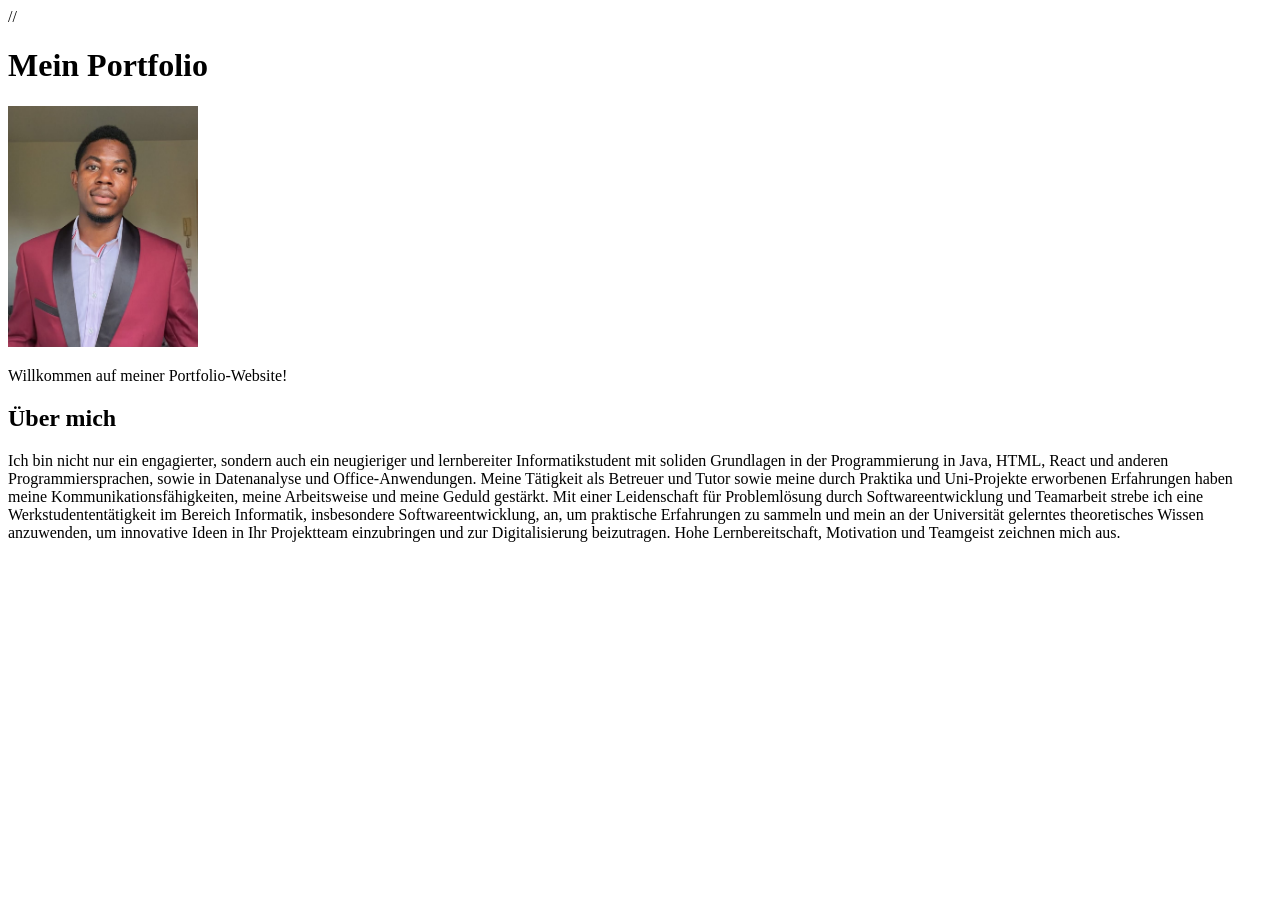
==== index.html @ 2948f1de "commit html" ====
<!DOCTYPE html>
<html lang="en">
<head>
    <meta charset="UTF-8">
    <meta name="viewport" content="width=device-width, initial-scale=1.0"> // 
    <title>Meine Portfolio</title>
</head>
<body>
    <header> 
        <h1>Mein Portfolio</h1>
        <img src="img/mein_portofolio_bild.jpg" alt="Profilbild" width="15%" height="15%">
        <p>Willkommen auf meiner Portfolio-Website!</p>
    </header>  

    <article>
    <h2>Über mich</h2>

    <p>
        Ich bin nicht nur ein engagierter, sondern auch ein neugieriger und
        lernbereiter Informatikstudent mit soliden Grundlagen in der
        Programmierung in Java, HTML, React und anderen Programmiersprachen,
        sowie in Datenanalyse und Office-Anwendungen.

        Meine Tätigkeit als Betreuer und Tutor sowie meine durch Praktika und
        Uni-Projekte erworbenen Erfahrungen haben meine Kommunikationsfähigkeiten,
        meine Arbeitsweise und meine Geduld gestärkt. Mit einer Leidenschaft für
        Problemlösung durch Softwareentwicklung und Teamarbeit strebe ich eine
        Werkstudententätigkeit im Bereich Informatik, insbesondere Softwareentwicklung,
        an, um praktische Erfahrungen zu sammeln und mein an der Universität
        gelerntes theoretisches Wissen anzuwenden, um innovative Ideen in Ihr
        Projektteam einzubringen und zur Digitalisierung beizutragen. Hohe
        Lernbereitschaft, Motivation und Teamgeist zeichnen mich aus.
    </p>
    </article>
    
</body>
</html>
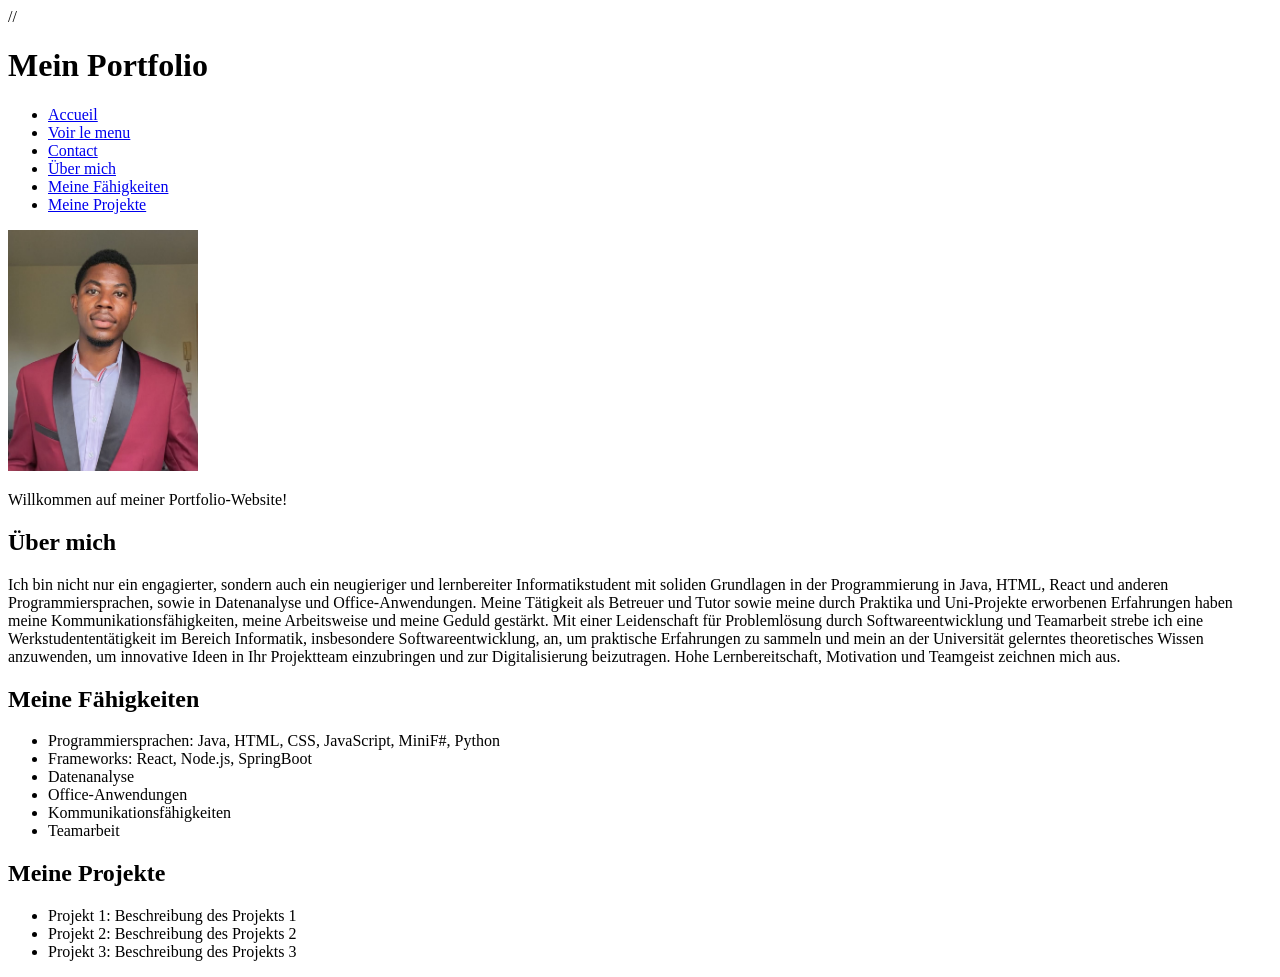
==== commit afede3c2: "commit 2 html" ====
--- a/index.html
+++ b/index.html
@@ -8,6 +8,16 @@
 <body>
     <header> 
         <h1>Mein Portfolio</h1>
+        <nav>
+            <ul>
+                <li><a href="index.html" title="Accueil">Accueil</a></li>
+                <li><a href="menu.html" title="Voir le menu">Voir le menu</a></li>
+                <li><a href="contact.html" title="Nous contacter">Contact</a></li>
+                <li><a href="#ueber-mich">Über mich</a></li>
+                <li><a href="#meine-faehigkeiten">Meine Fähigkeiten</a></li>
+                <li><a href="#meine-projekte">Meine Projekte</a></li>
+            </ul>
+        </nav>
         <img src="img/mein_portofolio_bild.jpg" alt="Profilbild" width="15%" height="15%">
         <p>Willkommen auf meiner Portfolio-Website!</p>
     </header>  
@@ -30,7 +40,23 @@
         gelerntes theoretisches Wissen anzuwenden, um innovative Ideen in Ihr
         Projektteam einzubringen und zur Digitalisierung beizutragen. Hohe
         Lernbereitschaft, Motivation und Teamgeist zeichnen mich aus.
-    </p>
+    </p>  
+
+    <h2>Meine Fähigkeiten</h2>
+    <ul>
+        <li>Programmiersprachen: Java, HTML, CSS, JavaScript, MiniF#, Python</li>
+        <li>Frameworks: React, Node.js, SpringBoot</li>
+        <li>Datenanalyse</li>
+        <li>Office-Anwendungen</li>
+        <li>Kommunikationsfähigkeiten</li>
+        <li>Teamarbeit</li>
+    </ul>
+
+    <h2>Meine Projekte</h2>
+    <ul>
+        <li>Projekt 1: Beschreibung des Projekts 1</li>
+        <li>Projekt 2: Beschreibung des Projekts 2</li>
+        <li>Projekt 3: Beschreibung des Projekts 3</li>
     </article>
     
 </body>
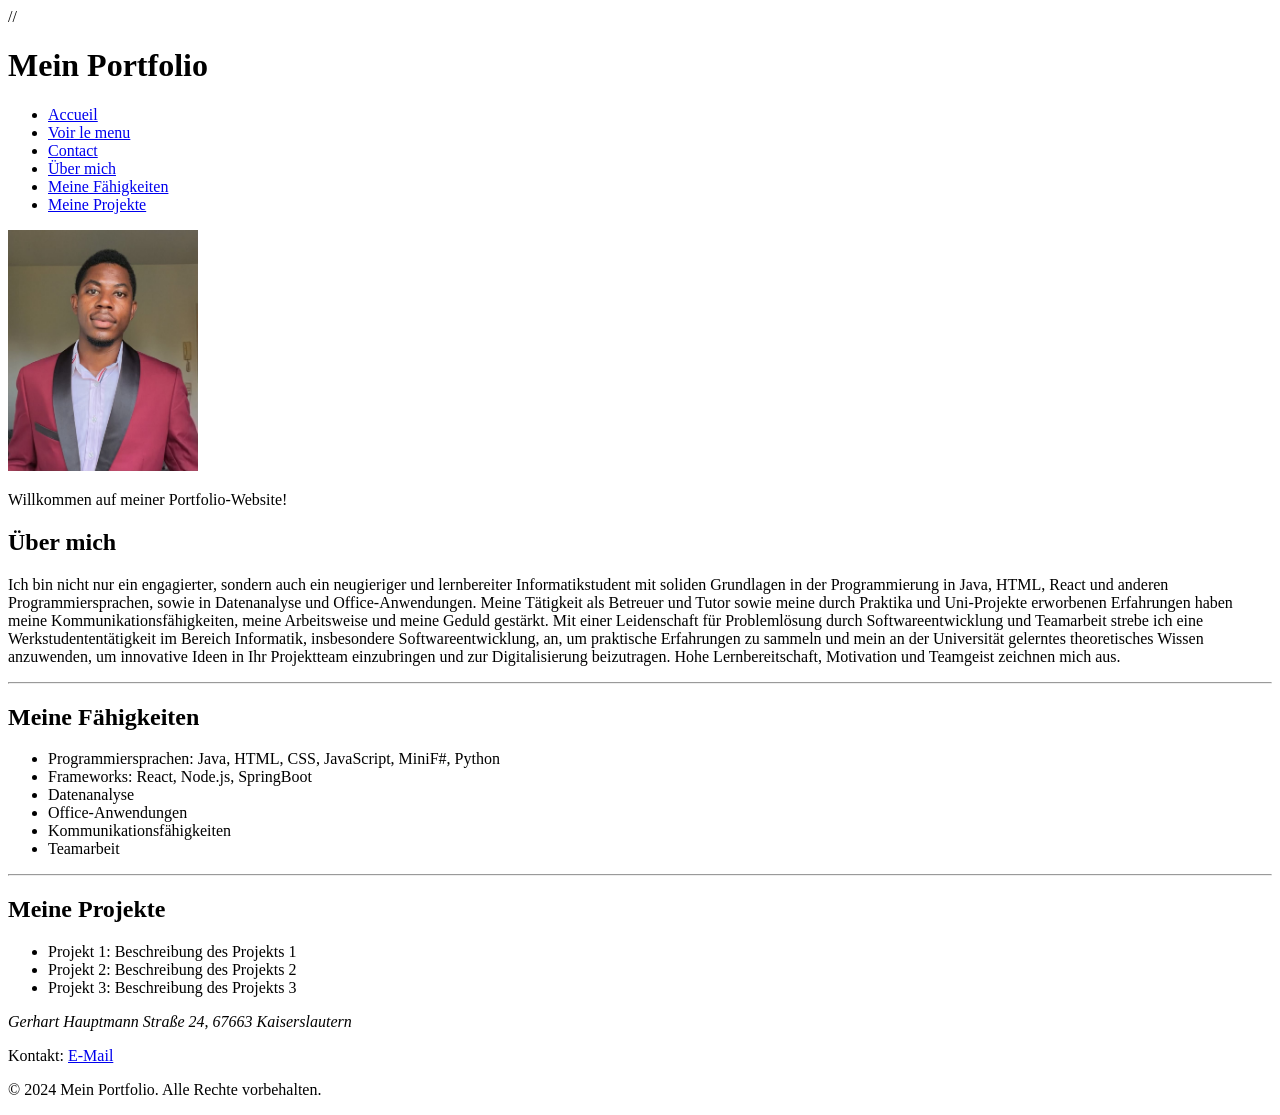
==== commit 6de6126e: "commit 2 html" ====
--- a/index.html
+++ b/index.html
@@ -9,6 +9,7 @@
     <header> 
         <h1>Mein Portfolio</h1>
         <nav>
+
             <ul>
                 <li><a href="index.html" title="Accueil">Accueil</a></li>
                 <li><a href="menu.html" title="Voir le menu">Voir le menu</a></li>
@@ -17,47 +18,64 @@
                 <li><a href="#meine-faehigkeiten">Meine Fähigkeiten</a></li>
                 <li><a href="#meine-projekte">Meine Projekte</a></li>
             </ul>
+
         </nav>
+
         <img src="img/mein_portofolio_bild.jpg" alt="Profilbild" width="15%" height="15%">
         <p>Willkommen auf meiner Portfolio-Website!</p>
     </header>  
 
     <article>
-    <h2>Über mich</h2>
+        <h2>Über mich</h2>
 
-    <p>
-        Ich bin nicht nur ein engagierter, sondern auch ein neugieriger und
-        lernbereiter Informatikstudent mit soliden Grundlagen in der
-        Programmierung in Java, HTML, React und anderen Programmiersprachen,
-        sowie in Datenanalyse und Office-Anwendungen.
+        <p>
+            Ich bin nicht nur ein engagierter, sondern auch ein neugieriger und
+            lernbereiter Informatikstudent mit soliden Grundlagen in der
+            Programmierung in Java, HTML, React und anderen Programmiersprachen,
+            sowie in Datenanalyse und Office-Anwendungen.
 
-        Meine Tätigkeit als Betreuer und Tutor sowie meine durch Praktika und
-        Uni-Projekte erworbenen Erfahrungen haben meine Kommunikationsfähigkeiten,
-        meine Arbeitsweise und meine Geduld gestärkt. Mit einer Leidenschaft für
-        Problemlösung durch Softwareentwicklung und Teamarbeit strebe ich eine
-        Werkstudententätigkeit im Bereich Informatik, insbesondere Softwareentwicklung,
-        an, um praktische Erfahrungen zu sammeln und mein an der Universität
-        gelerntes theoretisches Wissen anzuwenden, um innovative Ideen in Ihr
-        Projektteam einzubringen und zur Digitalisierung beizutragen. Hohe
-        Lernbereitschaft, Motivation und Teamgeist zeichnen mich aus.
-    </p>  
+            Meine Tätigkeit als Betreuer und Tutor sowie meine durch Praktika und
+            Uni-Projekte erworbenen Erfahrungen haben meine Kommunikationsfähigkeiten,
+            meine Arbeitsweise und meine Geduld gestärkt. Mit einer Leidenschaft für
+            Problemlösung durch Softwareentwicklung und Teamarbeit strebe ich eine
+            Werkstudententätigkeit im Bereich Informatik, insbesondere Softwareentwicklung,
+            an, um praktische Erfahrungen zu sammeln und mein an der Universität
+            gelerntes theoretisches Wissen anzuwenden, um innovative Ideen in Ihr
+            Projektteam einzubringen und zur Digitalisierung beizutragen. Hohe
+            Lernbereitschaft, Motivation und Teamgeist zeichnen mich aus.
+        </p>  
 
-    <h2>Meine Fähigkeiten</h2>
-    <ul>
-        <li>Programmiersprachen: Java, HTML, CSS, JavaScript, MiniF#, Python</li>
-        <li>Frameworks: React, Node.js, SpringBoot</li>
-        <li>Datenanalyse</li>
-        <li>Office-Anwendungen</li>
-        <li>Kommunikationsfähigkeiten</li>
-        <li>Teamarbeit</li>
-    </ul>
+        <hr>
 
-    <h2>Meine Projekte</h2>
-    <ul>
-        <li>Projekt 1: Beschreibung des Projekts 1</li>
-        <li>Projekt 2: Beschreibung des Projekts 2</li>
-        <li>Projekt 3: Beschreibung des Projekts 3</li>
+        <h2>Meine Fähigkeiten</h2>
+        <ul>
+            <li>Programmiersprachen: Java, HTML, CSS, JavaScript, MiniF#, Python</li>
+            <li>Frameworks: React, Node.js, SpringBoot</li>
+            <li>Datenanalyse</li>
+            <li>Office-Anwendungen</li>
+            <li>Kommunikationsfähigkeiten</li>
+            <li>Teamarbeit</li>
+        </ul>
+
+        <hr>
+
+        <h2>Meine Projekte</h2>
+            <ul>
+                <li>Projekt 1: Beschreibung des Projekts 1</li>
+                <li>Projekt 2: Beschreibung des Projekts 2</li>
+                <li>Projekt 3: Beschreibung des Projekts 3</li>
+            </ul>
+
     </article>
+
+    <footer>
+        <address>Gerhart Hauptmann Straße 24, 67663 Kaiserslautern </address> 
+        <p>Kontakt: <a href="mailto:sidinestino@gmail.com">E-Mail</a></p>
+        <p>&copy; 2024 Mein Portfolio. Alle Rechte vorbehalten.</p>
+        
+    </footer>
+
+
     
 </body>
 </html>
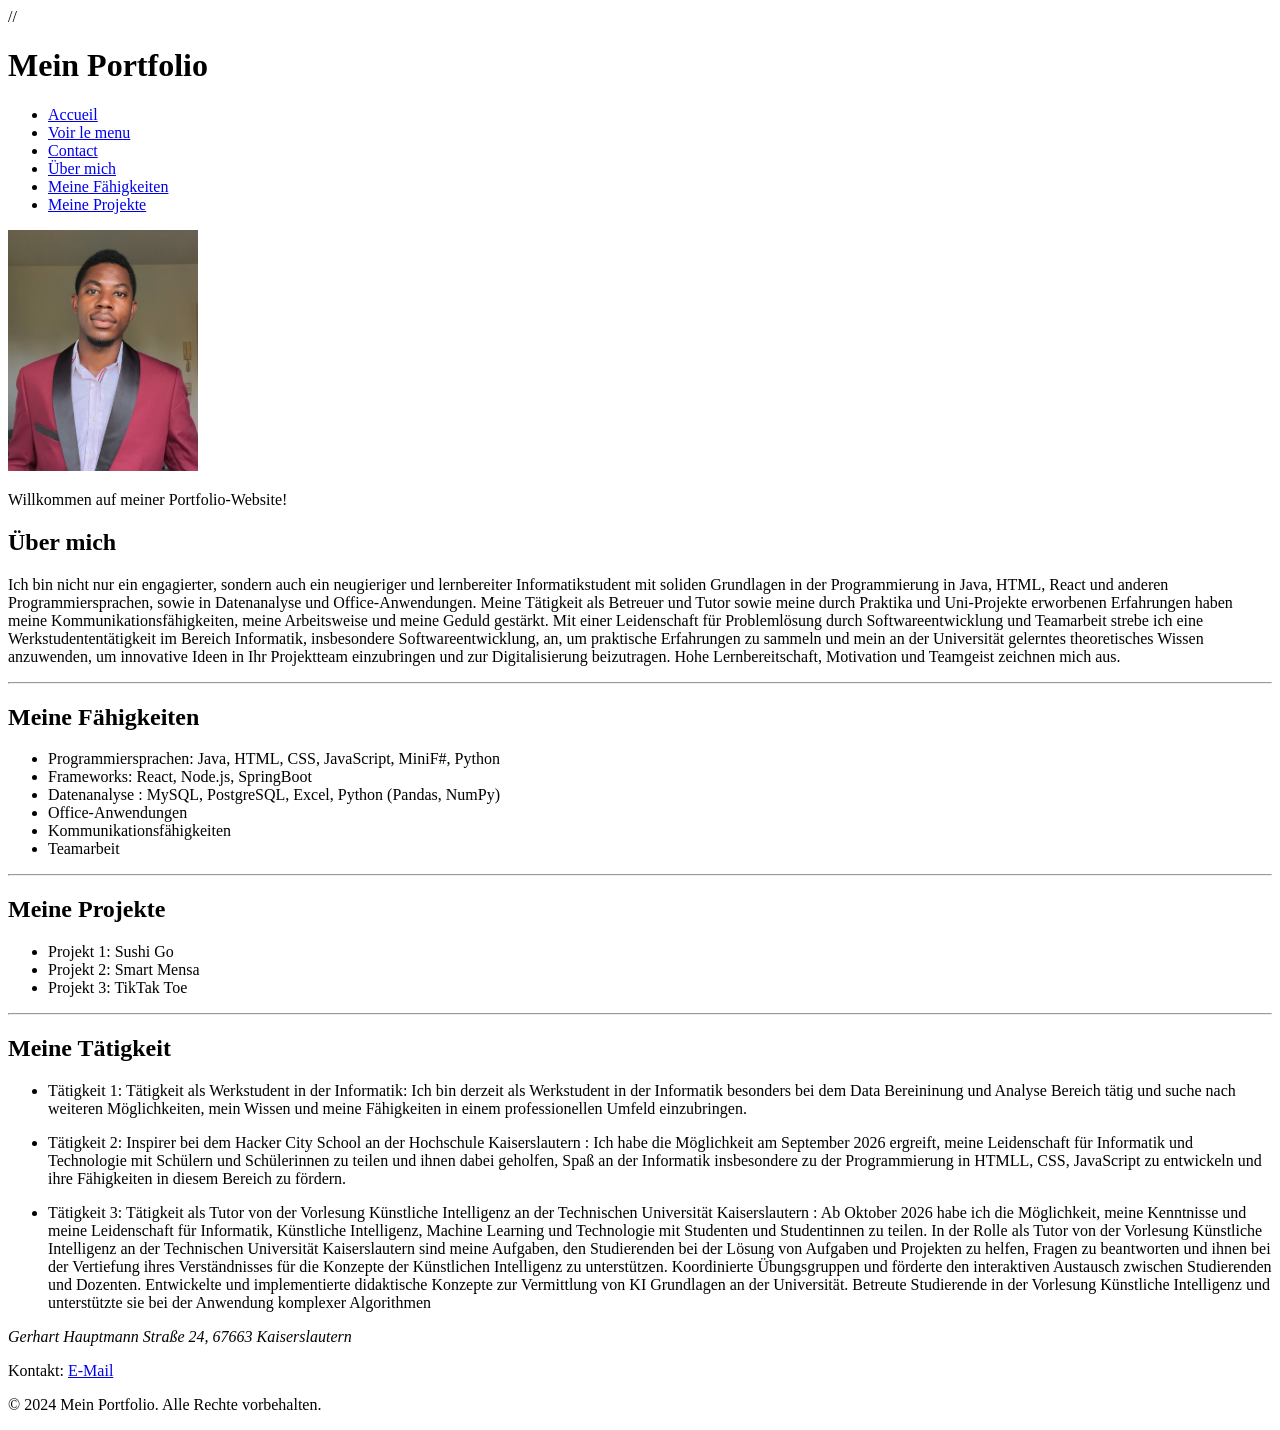
==== commit f819d217: "commit html" ====
--- a/index.html
+++ b/index.html
@@ -51,7 +51,7 @@
         <ul>
             <li>Programmiersprachen: Java, HTML, CSS, JavaScript, MiniF#, Python</li>
             <li>Frameworks: React, Node.js, SpringBoot</li>
-            <li>Datenanalyse</li>
+            <li>Datenanalyse : MySQL, PostgreSQL, Excel, Python (Pandas, NumPy)</li>
             <li>Office-Anwendungen</li>
             <li>Kommunikationsfähigkeiten</li>
             <li>Teamarbeit</li>
@@ -61,10 +61,35 @@
 
         <h2>Meine Projekte</h2>
             <ul>
-                <li>Projekt 1: Beschreibung des Projekts 1</li>
-                <li>Projekt 2: Beschreibung des Projekts 2</li>
-                <li>Projekt 3: Beschreibung des Projekts 3</li>
+                <li>Projekt 1: Sushi Go</li>
+                <li>Projekt 2: Smart Mensa</li>
+                <li>Projekt 3: TikTak Toe</li>
             </ul>
+        
+        <hr>
+
+        <h2>Meine Tätigkeit</h2>
+        <ul>
+            <li><p> Tätigkeit 1: Tätigkeit als Werkstudent in der Informatik: 
+            Ich bin derzeit als Werkstudent in der Informatik besonders bei dem Data Bereininung und Analyse Bereich tätig 
+            und suche nach weiteren Möglichkeiten, mein Wissen und meine Fähigkeiten in einem professionellen Umfeld einzubringen.
+            </p></li>
+            <li><p> Tätigkeit 2: Inspirer bei dem Hacker City School an der Hochschule Kaiserslautern : 
+            Ich habe die Möglichkeit am September 2026 ergreift, meine Leidenschaft für Informatik und Technologie mit Schülern und Schülerinnen zu teilen 
+            und ihnen dabei geholfen, Spaß an der Informatik insbesondere zu der Programmierung in HTMLL, CSS, JavaScript zu entwickeln und 
+            ihre Fähigkeiten in diesem Bereich zu fördern.
+            </p></li>
+            <li><p> Tätigkeit 3: Tätigkeit als Tutor von der Vorlesung Künstliche Intelligenz an der Technischen Universität Kaiserslautern : 
+            Ab Oktober 2026 habe ich die Möglichkeit, meine Kenntnisse und meine Leidenschaft für Informatik, Künstliche Intelligenz, Machine Learning und Technologie mit Studenten 
+            und Studentinnen zu teilen.  In der Rolle als Tutor von der Vorlesung Künstliche Intelligenz an der Technischen Universität Kaiserslautern sind meine Aufgaben, 
+            den Studierenden bei der Lösung von Aufgaben und Projekten zu helfen, Fragen zu beantworten und ihnen bei der Vertiefung ihres Verständnisses 
+            für die Konzepte der Künstlichen Intelligenz zu unterstützen. Koordinierte Übungsgruppen und förderte den interaktiven Austausch zwischen Studierenden und Dozenten.    
+            Entwickelte und implementierte didaktische Konzepte zur Vermittlung von KI Grundlagen an der Universität. Betreute Studierende in der Vorlesung Künstliche Intelligenz und unterstützte
+            sie bei der Anwendung komplexer Algorithmen
+            </p></li>
+            
+        
+        </ul>
 
     </article>
 
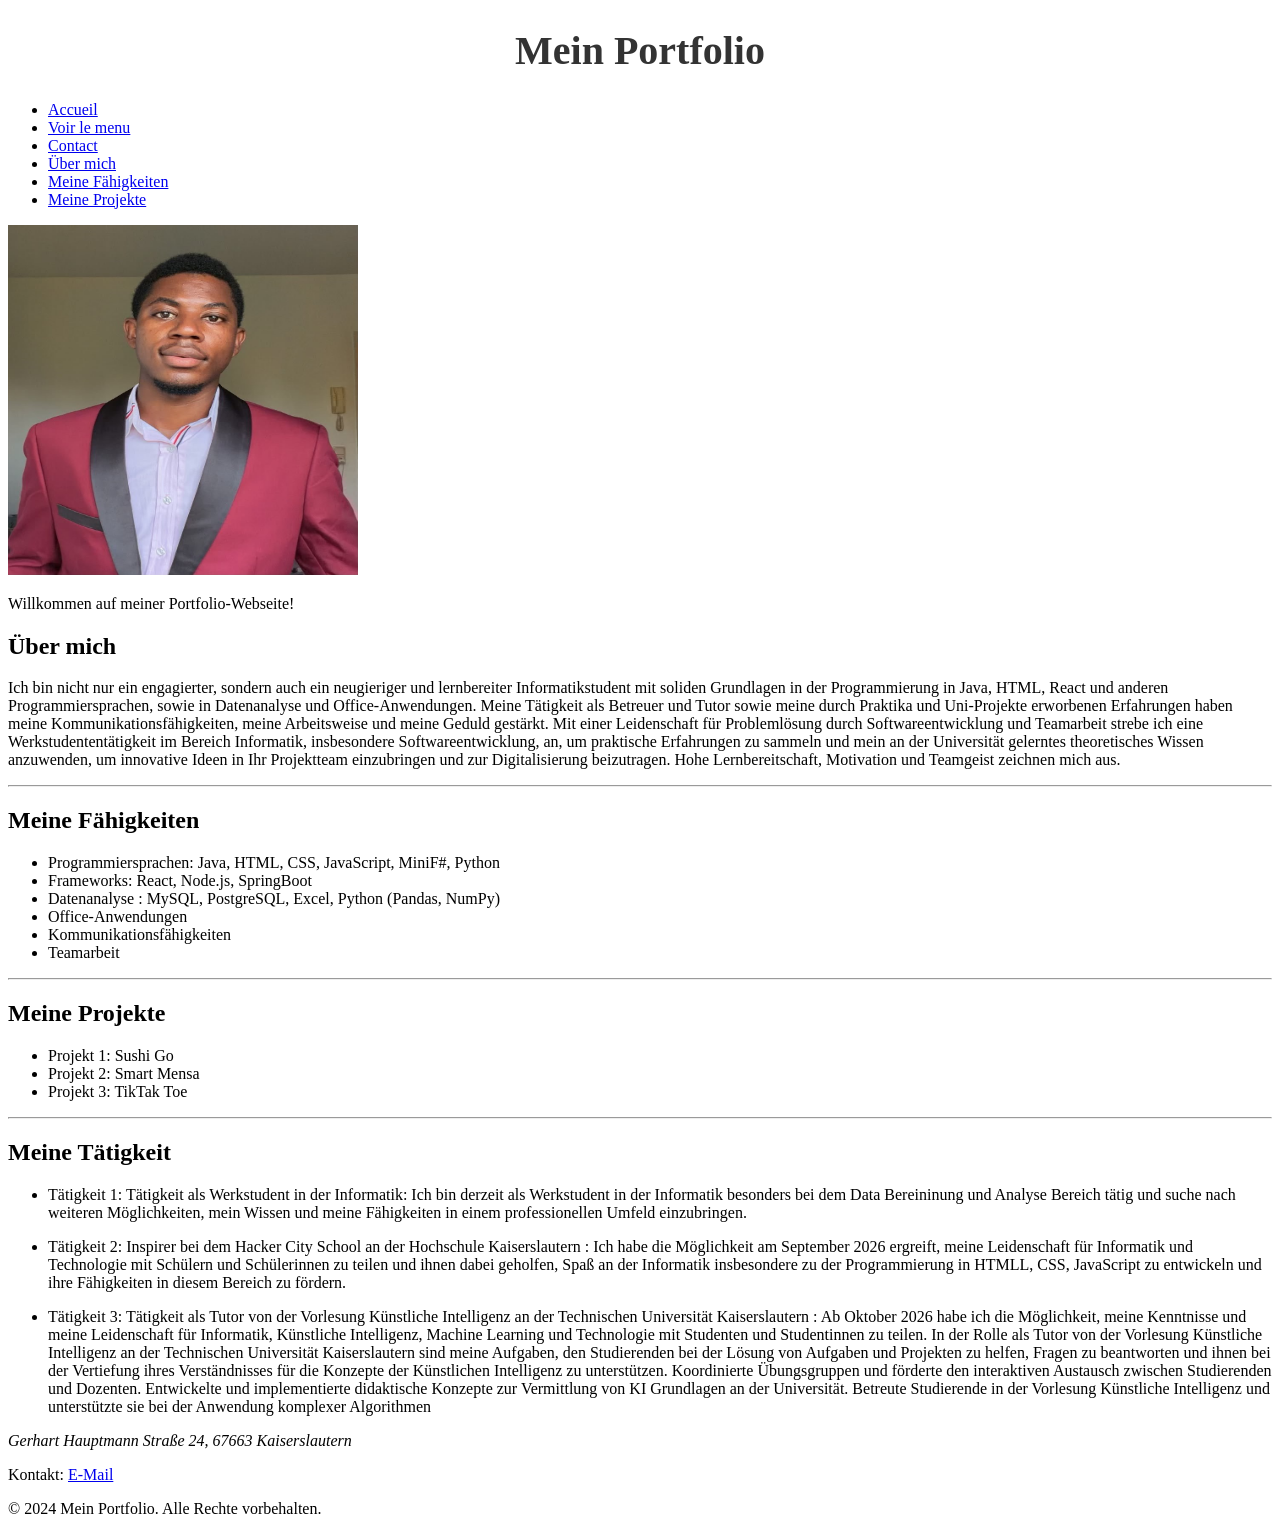
==== commit 5c2cded9: "first commit css" ====
--- a/index.html
+++ b/index.html
@@ -2,8 +2,9 @@
 <html lang="en">
 <head>
     <meta charset="UTF-8">
-    <meta name="viewport" content="width=device-width, initial-scale=1.0"> // 
+    <meta name="viewport" content="width=device-width, initial-scale=1.0"> 
     <title>Meine Portfolio</title>
+    <link rel="stylesheet" href="style.css">
 </head>
 <body>
     <header> 
@@ -21,8 +22,8 @@
 
         </nav>
 
-        <img src="img/mein_portofolio_bild.jpg" alt="Profilbild" width="15%" height="15%">
-        <p>Willkommen auf meiner Portfolio-Website!</p>
+        <img src="img/mein_portofolio_bild.jpg" alt="Profilbild" width="350" height="350">
+        <p>Willkommen auf meiner Portfolio-Webseite!</p>
     </header>  
 
     <article>
--- a/style.css
+++ b/style.css
@@ -0,0 +1,5 @@
+h1 {
+    color: #333;
+    font-size: 2.5em;
+    text-align: center;
+}
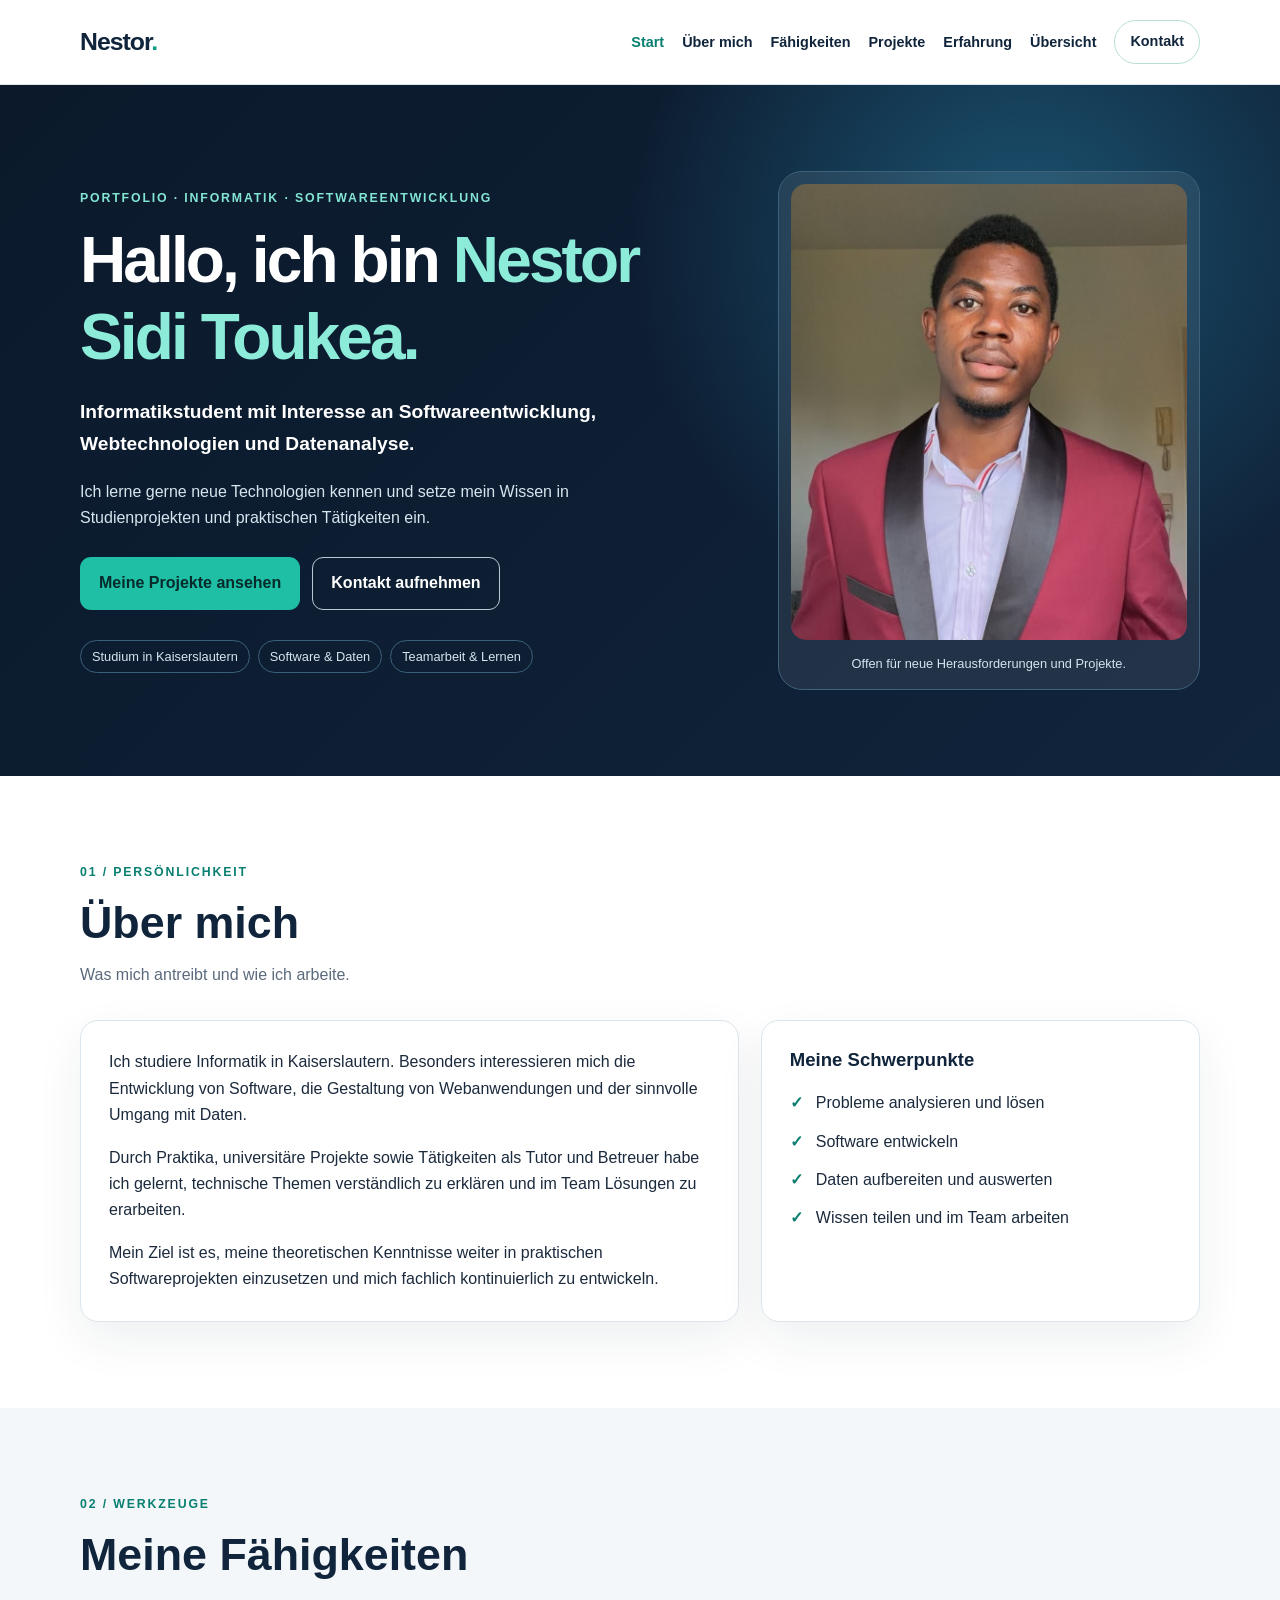
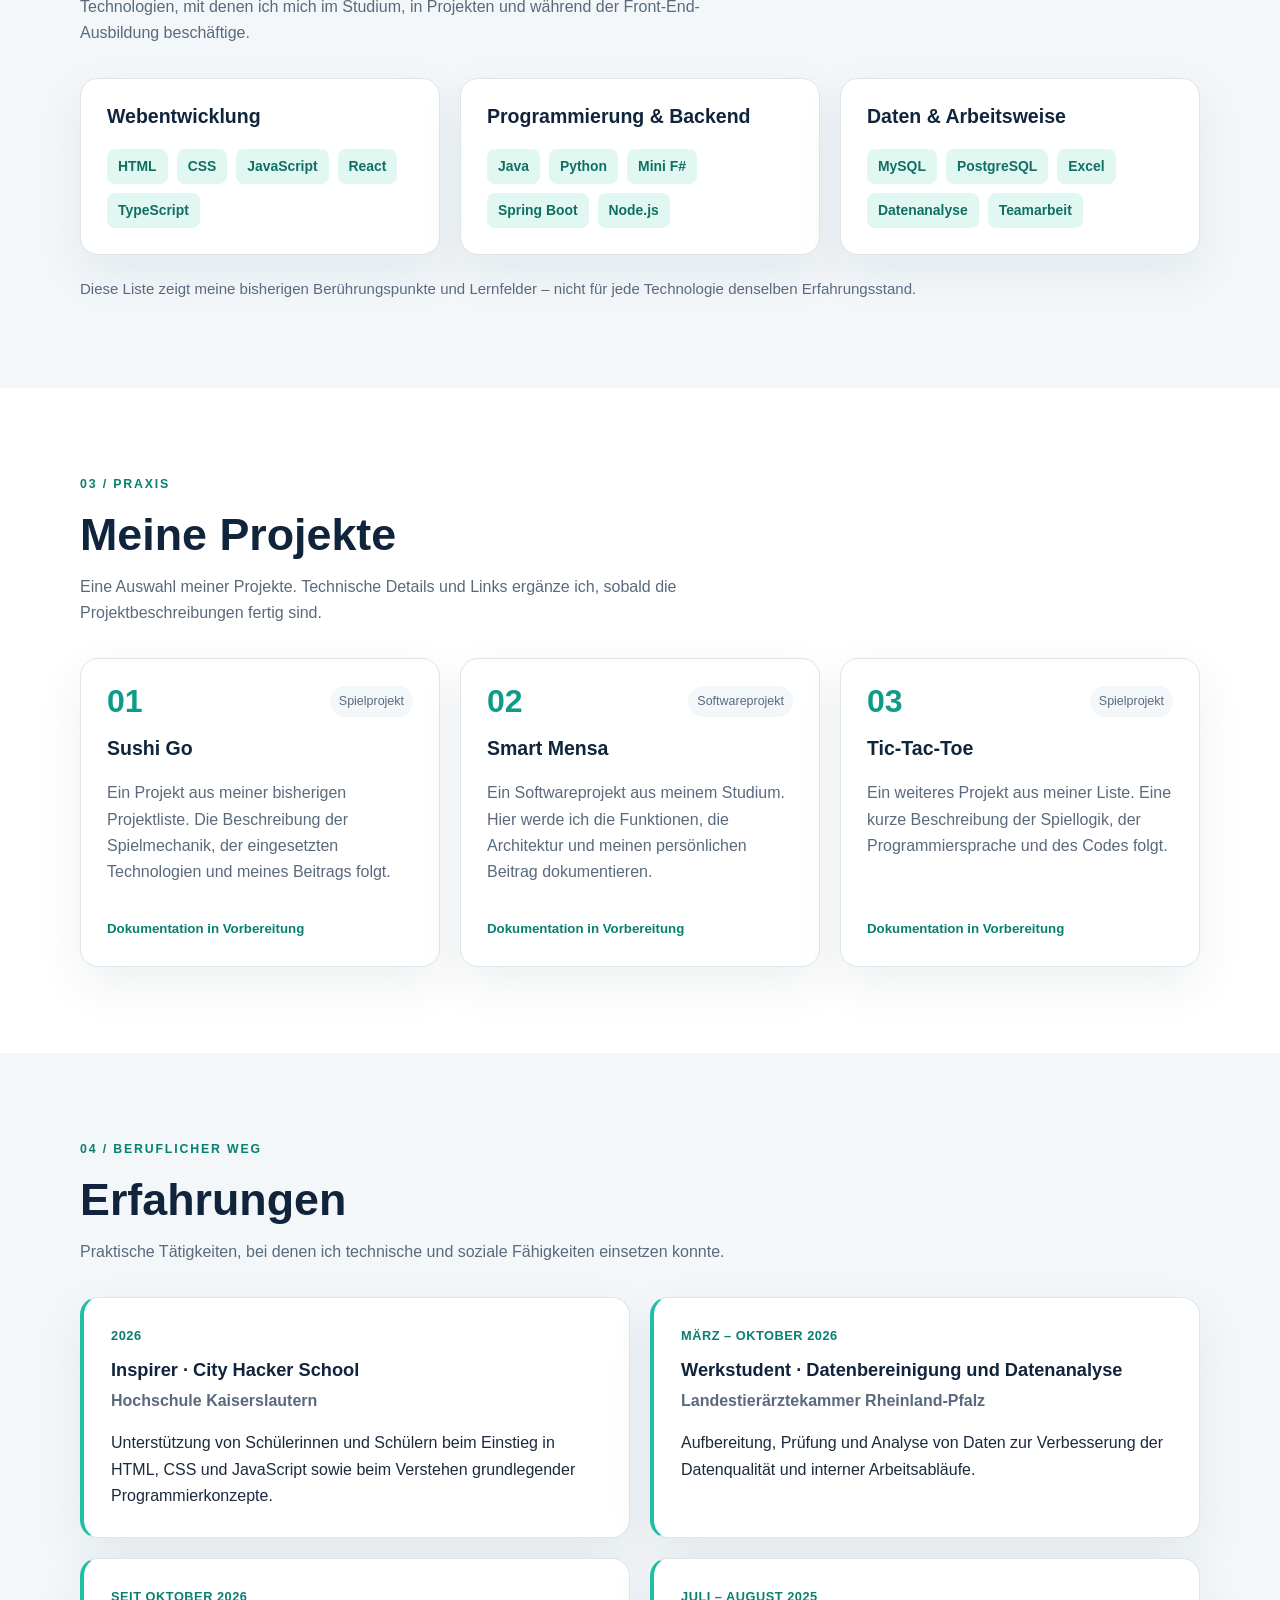
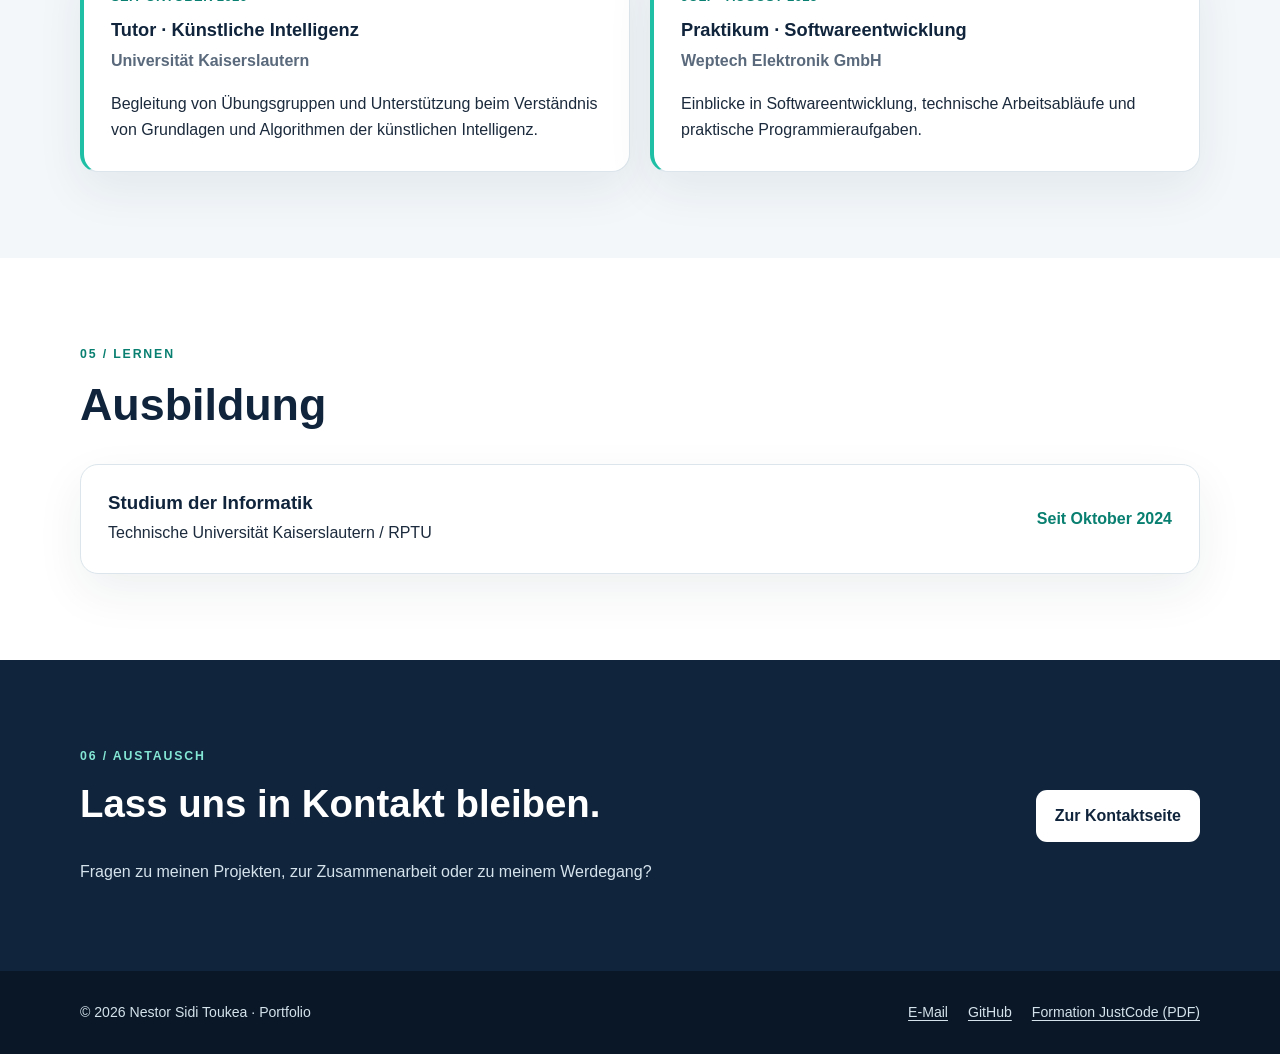
==== commit a12d04e9: "Amelioration du portfolio HTMLL et CSS" ====
--- a/index.html
+++ b/index.html
@@ -1,107 +1,223 @@
 <!DOCTYPE html>
-<html lang="en">
+<html lang="de">
 <head>
     <meta charset="UTF-8">
-    <meta name="viewport" content="width=device-width, initial-scale=1.0"> 
-    <title>Meine Portfolio</title>
+    <meta name="viewport" content="width=device-width, initial-scale=1.0">
+    <meta name="description" content="Portfolio von Nestor Sidi Toukea: Informatikstudium, Softwareentwicklung, Datenanalyse und Projekte.">
+    <meta name="theme-color" content="#10243b">
+    <title>Nestor Sidi Toukea | Informatik & Softwareentwicklung</title>
     <link rel="stylesheet" href="style.css">
 </head>
 <body>
-    <header> 
-        <h1>Mein Portfolio</h1>
-        <nav>
-
-            <ul>
-                <li><a href="index.html" title="Accueil">Accueil</a></li>
-                <li><a href="menu.html" title="Voir le menu">Voir le menu</a></li>
-                <li><a href="contact.html" title="Nous contacter">Contact</a></li>
-                <li><a href="#ueber-mich">Über mich</a></li>
-                <li><a href="#meine-faehigkeiten">Meine Fähigkeiten</a></li>
-                <li><a href="#meine-projekte">Meine Projekte</a></li>
-            </ul>
-
-        </nav>
-
-        <img src="img/mein_portofolio_bild.jpg" alt="Profilbild" width="350" height="350">
-        <p>Willkommen auf meiner Portfolio-Webseite!</p>
-    </header>  
-
-    <article>
-        <h2>Über mich</h2>
-
-        <p>
-            Ich bin nicht nur ein engagierter, sondern auch ein neugieriger und
-            lernbereiter Informatikstudent mit soliden Grundlagen in der
-            Programmierung in Java, HTML, React und anderen Programmiersprachen,
-            sowie in Datenanalyse und Office-Anwendungen.
-
-            Meine Tätigkeit als Betreuer und Tutor sowie meine durch Praktika und
-            Uni-Projekte erworbenen Erfahrungen haben meine Kommunikationsfähigkeiten,
-            meine Arbeitsweise und meine Geduld gestärkt. Mit einer Leidenschaft für
-            Problemlösung durch Softwareentwicklung und Teamarbeit strebe ich eine
-            Werkstudententätigkeit im Bereich Informatik, insbesondere Softwareentwicklung,
-            an, um praktische Erfahrungen zu sammeln und mein an der Universität
-            gelerntes theoretisches Wissen anzuwenden, um innovative Ideen in Ihr
-            Projektteam einzubringen und zur Digitalisierung beizutragen. Hohe
-            Lernbereitschaft, Motivation und Teamgeist zeichnen mich aus.
-        </p>  
-
-        <hr>
-
-        <h2>Meine Fähigkeiten</h2>
-        <ul>
-            <li>Programmiersprachen: Java, HTML, CSS, JavaScript, MiniF#, Python</li>
-            <li>Frameworks: React, Node.js, SpringBoot</li>
-            <li>Datenanalyse : MySQL, PostgreSQL, Excel, Python (Pandas, NumPy)</li>
-            <li>Office-Anwendungen</li>
-            <li>Kommunikationsfähigkeiten</li>
-            <li>Teamarbeit</li>
-        </ul>
-
-        <hr>
-
-        <h2>Meine Projekte</h2>
-            <ul>
-                <li>Projekt 1: Sushi Go</li>
-                <li>Projekt 2: Smart Mensa</li>
-                <li>Projekt 3: TikTak Toe</li>
-            </ul>
-        
-        <hr>
-
-        <h2>Meine Tätigkeit</h2>
-        <ul>
-            <li><p> Tätigkeit 1: Tätigkeit als Werkstudent in der Informatik: 
-            Ich bin derzeit als Werkstudent in der Informatik besonders bei dem Data Bereininung und Analyse Bereich tätig 
-            und suche nach weiteren Möglichkeiten, mein Wissen und meine Fähigkeiten in einem professionellen Umfeld einzubringen.
-            </p></li>
-            <li><p> Tätigkeit 2: Inspirer bei dem Hacker City School an der Hochschule Kaiserslautern : 
-            Ich habe die Möglichkeit am September 2026 ergreift, meine Leidenschaft für Informatik und Technologie mit Schülern und Schülerinnen zu teilen 
-            und ihnen dabei geholfen, Spaß an der Informatik insbesondere zu der Programmierung in HTMLL, CSS, JavaScript zu entwickeln und 
-            ihre Fähigkeiten in diesem Bereich zu fördern.
-            </p></li>
-            <li><p> Tätigkeit 3: Tätigkeit als Tutor von der Vorlesung Künstliche Intelligenz an der Technischen Universität Kaiserslautern : 
-            Ab Oktober 2026 habe ich die Möglichkeit, meine Kenntnisse und meine Leidenschaft für Informatik, Künstliche Intelligenz, Machine Learning und Technologie mit Studenten 
-            und Studentinnen zu teilen.  In der Rolle als Tutor von der Vorlesung Künstliche Intelligenz an der Technischen Universität Kaiserslautern sind meine Aufgaben, 
-            den Studierenden bei der Lösung von Aufgaben und Projekten zu helfen, Fragen zu beantworten und ihnen bei der Vertiefung ihres Verständnisses 
-            für die Konzepte der Künstlichen Intelligenz zu unterstützen. Koordinierte Übungsgruppen und förderte den interaktiven Austausch zwischen Studierenden und Dozenten.    
-            Entwickelte und implementierte didaktische Konzepte zur Vermittlung von KI Grundlagen an der Universität. Betreute Studierende in der Vorlesung Künstliche Intelligenz und unterstützte
-            sie bei der Anwendung komplexer Algorithmen
-            </p></li>
-            
-        
-        </ul>
-
-    </article>
-
-    <footer>
-        <address>Gerhart Hauptmann Straße 24, 67663 Kaiserslautern </address> 
-        <p>Kontakt: <a href="mailto:sidinestino@gmail.com">E-Mail</a></p>
-        <p>&copy; 2024 Mein Portfolio. Alle Rechte vorbehalten.</p>
-        
+    <!-- Barrierefreiheit: Tastaturnutzer können direkt zum Inhalt springen. -->
+    <a class="skip-link" href="#hauptinhalt">Zum Inhalt springen</a>
+
+    <header class="site-header">
+        <div class="container header-inner">
+            <a class="brand" href="index.html" aria-label="Nestor Sidi Toukea – Startseite">Nestor<span>.</span></a>
+            <nav class="site-nav" aria-label="Hauptnavigation">
+                <ul>
+                    <li><a href="index.html" aria-current="page">Start</a></li>
+                    <li><a href="#ueber-mich">Über mich</a></li>
+                    <li><a href="#faehigkeiten">Fähigkeiten</a></li>
+                    <li><a href="#projekte">Projekte</a></li>
+                    <li><a href="#erfahrung">Erfahrung</a></li>
+                    <li><a href="menu.html">Übersicht</a></li>
+                    <li><a class="nav-contact" href="contact.html">Kontakt</a></li>
+                </ul>
+            </nav>
+        </div>
+    </header>
+
+    <main id="hauptinhalt">
+        <!-- Tag 1–2: Hero-Bereich mit Name, Ziel und Profilfoto. -->
+        <section class="hero" id="start" aria-labelledby="hero-titel">
+            <div class="container hero-grid">
+                <div class="hero-content">
+                    <p class="eyebrow">Portfolio · Informatik · Softwareentwicklung</p>
+                    <h1 id="hero-titel">Hallo, ich bin <span>Nestor Sidi Toukea.</span></h1>
+                    <p class="hero-lead">Informatikstudent mit Interesse an Softwareentwicklung, Webtechnologien und Datenanalyse.</p>
+                    <p>Ich lerne gerne neue Technologien kennen und setze mein Wissen in Studienprojekten und praktischen Tätigkeiten ein.</p>
+                    <div class="button-row">
+                        <a class="button button-primary" href="#projekte">Meine Projekte ansehen</a>
+                        <a class="button button-secondary" href="contact.html">Kontakt aufnehmen</a>
+                    </div>
+                    <ul class="hero-facts" aria-label="Kurzprofil">
+                        <li>Studium in Kaiserslautern</li>
+                        <li>Software & Daten</li>
+                        <li>Teamarbeit & Lernen</li>
+                    </ul>
+                </div>
+                <figure class="hero-photo">
+                    <img src="img/mein_portofolio_bild.jpg" alt="Porträtfoto von Nestor Sidi Toukea" width="827" height="1051">
+                    <figcaption>Offen für neue Herausforderungen und Projekte.</figcaption>
+                </figure>
+            </div>
+        </section>
+
+        <!-- Tag 2: Über-mich-Abschnitt. -->
+        <section class="section" id="ueber-mich" aria-labelledby="ueber-mich-titel">
+            <div class="container">
+                <div class="section-heading">
+                    <p class="eyebrow">01 / Persönlichkeit</p>
+                    <h2 id="ueber-mich-titel">Über mich</h2>
+                    <p>Was mich antreibt und wie ich arbeite.</p>
+                </div>
+                <div class="about-grid">
+                    <div class="surface about-copy">
+                        <p>Ich studiere Informatik in Kaiserslautern. Besonders interessieren mich die Entwicklung von Software, die Gestaltung von Webanwendungen und der sinnvolle Umgang mit Daten.</p>
+                        <p>Durch Praktika, universitäre Projekte sowie Tätigkeiten als Tutor und Betreuer habe ich gelernt, technische Themen verständlich zu erklären und im Team Lösungen zu erarbeiten.</p>
+                        <p>Mein Ziel ist es, meine theoretischen Kenntnisse weiter in praktischen Softwareprojekten einzusetzen und mich fachlich kontinuierlich zu entwickeln.</p>
+                    </div>
+                    <aside class="surface about-aside" aria-label="Schwerpunkte">
+                        <h3>Meine Schwerpunkte</h3>
+                        <ul class="check-list">
+                            <li>Probleme analysieren und lösen</li>
+                            <li>Software entwickeln</li>
+                            <li>Daten aufbereiten und auswerten</li>
+                            <li>Wissen teilen und im Team arbeiten</li>
+                        </ul>
+                    </aside>
+                </div>
+            </div>
+        </section>
+
+        <!-- Tag 3: Listen und sinnvoll gruppierte Fähigkeiten. -->
+        <section class="section section-muted" id="faehigkeiten" aria-labelledby="faehigkeiten-titel">
+            <div class="container">
+                <div class="section-heading">
+                    <p class="eyebrow">02 / Werkzeuge</p>
+                    <h2 id="faehigkeiten-titel">Meine Fähigkeiten</h2>
+                    <p>Technologien, mit denen ich mich im Studium, in Projekten und während der Front-End-Ausbildung beschäftige.</p>
+                </div>
+                <div class="skills-grid">
+                    <article class="surface skill-card">
+                        <h3>Webentwicklung</h3>
+                        <ul class="tag-list">
+                            <li>HTML</li><li>CSS</li><li>JavaScript</li><li>React</li><li>TypeScript</li>
+                        </ul>
+                    </article>
+                    <article class="surface skill-card">
+                        <h3>Programmierung & Backend</h3>
+                        <ul class="tag-list">
+                            <li>Java</li><li>Python</li><li>Mini F#</li><li>Spring Boot</li><li>Node.js</li>
+                        </ul>
+                    </article>
+                    <article class="surface skill-card">
+                        <h3>Daten & Arbeitsweise</h3>
+                        <ul class="tag-list">
+                            <li>MySQL</li><li>PostgreSQL</li><li>Excel</li><li>Datenanalyse</li><li>Teamarbeit</li>
+                        </ul>
+                    </article>
+                </div>
+                <p class="section-note">Diese Liste zeigt meine bisherigen Berührungspunkte und Lernfelder – nicht für jede Technologie denselben Erfahrungsstand.</p>
+            </div>
+        </section>
+
+        <!-- Tag 3 und Tag 10: Die echten Projektnamen stammen aus dem ursprünglichen Portfolio. -->
+        <section class="section" id="projekte" aria-labelledby="projekte-titel">
+            <div class="container">
+                <div class="section-heading">
+                    <p class="eyebrow">03 / Praxis</p>
+                    <h2 id="projekte-titel">Meine Projekte</h2>
+                    <p>Eine Auswahl meiner Projekte. Technische Details und Links ergänze ich, sobald die Projektbeschreibungen fertig sind.</p>
+                </div>
+                <div class="projects-grid">
+                    <article class="surface project-card">
+                        <div class="project-top"><span class="project-number">01</span><span class="project-type">Spielprojekt</span></div>
+                        <h3>Sushi Go</h3>
+                        <p>Ein Projekt aus meiner bisherigen Projektliste. Die Beschreibung der Spielmechanik, der eingesetzten Technologien und meines Beitrags folgt.</p>
+                        <p class="project-note">Dokumentation in Vorbereitung</p>
+                    </article>
+                    <article class="surface project-card">
+                        <div class="project-top"><span class="project-number">02</span><span class="project-type">Softwareprojekt</span></div>
+                        <h3>Smart Mensa</h3>
+                        <p>Ein Softwareprojekt aus meinem Studium. Hier werde ich die Funktionen, die Architektur und meinen persönlichen Beitrag dokumentieren.</p>
+                        <p class="project-note">Dokumentation in Vorbereitung</p>
+                    </article>
+                    <article class="surface project-card">
+                        <div class="project-top"><span class="project-number">03</span><span class="project-type">Spielprojekt</span></div>
+                        <h3>Tic-Tac-Toe</h3>
+                        <p>Ein weiteres Projekt aus meiner Liste. Eine kurze Beschreibung der Spiellogik, der Programmiersprache und des Codes folgt.</p>
+                        <p class="project-note">Dokumentation in Vorbereitung</p>
+                    </article>
+                </div>
+            </div>
+        </section>
+
+        <section class="section section-muted" id="erfahrung" aria-labelledby="erfahrung-titel">
+            <div class="container">
+                <div class="section-heading">
+                    <p class="eyebrow">04 / Beruflicher Weg</p>
+                    <h2 id="erfahrung-titel">Erfahrungen</h2>
+                    <p>Praktische Tätigkeiten, bei denen ich technische und soziale Fähigkeiten einsetzen konnte.</p>
+                </div>
+                <div class="timeline">
+                    <article class="surface timeline-item">
+                        <p class="timeline-date">2026</p>
+                        <h3>Inspirer · City Hacker School</h3>
+                        <p class="timeline-place">Hochschule Kaiserslautern</p>
+                        <p>Unterstützung von Schülerinnen und Schülern beim Einstieg in HTML, CSS und JavaScript sowie beim Verstehen grundlegender Programmierkonzepte.</p>
+                    </article>
+                    <article class="surface timeline-item">
+                        <p class="timeline-date">März – Oktober 2026</p>
+                        <h3>Werkstudent · Datenbereinigung und Datenanalyse</h3>
+                        <p class="timeline-place">Landestierärztekammer Rheinland-Pfalz</p>
+                        <p>Aufbereitung, Prüfung und Analyse von Daten zur Verbesserung der Datenqualität und interner Arbeitsabläufe.</p>
+                    </article>
+                    <article class="surface timeline-item">
+                        <p class="timeline-date">Seit Oktober 2026</p>
+                        <h3>Tutor · Künstliche Intelligenz</h3>
+                        <p class="timeline-place">Universität Kaiserslautern</p>
+                        <p>Begleitung von Übungsgruppen und Unterstützung beim Verständnis von Grundlagen und Algorithmen der künstlichen Intelligenz.</p>
+                    </article>
+                    <article class="surface timeline-item">
+                        <p class="timeline-date">Juli – August 2025</p>
+                        <h3>Praktikum · Softwareentwicklung</h3>
+                        <p class="timeline-place">Weptech Elektronik GmbH</p>
+                        <p>Einblicke in Softwareentwicklung, technische Arbeitsabläufe und praktische Programmieraufgaben.</p>
+                    </article>
+                </div>
+            </div>
+        </section>
+
+        <section class="section" id="ausbildung" aria-labelledby="ausbildung-titel">
+            <div class="container">
+                <div class="section-heading">
+                    <p class="eyebrow">05 / Lernen</p>
+                    <h2 id="ausbildung-titel">Ausbildung</h2>
+                </div>
+                <div class="surface education-card">
+                    <div>
+                        <h3>Studium der Informatik</h3>
+                        <p>Technische Universität Kaiserslautern / RPTU</p>
+                    </div>
+                    <p class="education-date">Seit Oktober 2024</p>
+                </div>
+            </div>
+        </section>
+
+        <section class="section cta-section" aria-labelledby="kontakt-teaser-titel">
+            <div class="container cta-inner">
+                <div>
+                    <p class="eyebrow">06 / Austausch</p>
+                    <h2 id="kontakt-teaser-titel">Lass uns in Kontakt bleiben.</h2>
+                    <p>Fragen zu meinen Projekten, zur Zusammenarbeit oder zu meinem Werdegang?</p>
+                </div>
+                <a class="button button-light" href="contact.html">Zur Kontaktseite</a>
+            </div>
+        </section>
+    </main>
+
+    <footer class="site-footer">
+        <div class="container footer-inner">
+            <p>© 2026 Nestor Sidi Toukea · Portfolio</p>
+            <div class="footer-links">
+                <a href="mailto:siditoukeanestor@gmail.com">E-Mail</a>
+                <a href="https://github.com/Nestino-123" target="_blank" rel="noopener noreferrer">GitHub</a>
+                <a href="document/programme.pdf">Formation JustCode (PDF)</a>
+            </div>
+        </div>
     </footer>
-
-
-    
 </body>
-</html>+</html>
--- a/style.css
+++ b/style.css
@@ -1,5 +1,266 @@
-h1 {
-    color: #333;
-    font-size: 2.5em;
-    text-align: center;
-}+/* ============================================================
+   PORTFOLIO JUSTCODE — HTML V1 + CSS V2
+   Les commentaires expliquent les notions du programme CSS.
+   ============================================================ */
+
+/* 1. Variables CSS : une seule valeur à modifier pour changer les couleurs. */
+:root {
+    --navy: #10243b;
+    --navy-deep: #0b192b;
+    --blue: #164a69;
+    --accent: #1fbfa5;
+    --accent-light: #e1f8f2;
+    --ink: #1b2a3c;
+    --muted: #5a6a7c;
+    --page: #ffffff;
+    --soft: #f3f7fa;
+    --border: #dbe5eb;
+    --shadow: 0 18px 48px rgba(16, 36, 59, 0.07);
+    --radius: 18px;
+}
+
+/* 2. Box Model : box-sizing inclut padding et border dans la largeur. */
+*, *::before, *::after { box-sizing: border-box; }
+html { scroll-behavior: smooth; scroll-padding-top: 105px; }
+body {
+    margin: 0;
+    background: var(--page);
+    color: var(--ink);
+    font-family: "Segoe UI", Arial, sans-serif;
+    font-size: 16px;
+    line-height: 1.65;
+}
+img { max-width: 100%; height: auto; display: block; }
+a { color: var(--blue); text-underline-offset: 3px; }
+a:hover { color: #087f70; }
+h1, h2, h3, p { margin-top: 0; }
+h1, h2, h3 { line-height: 1.2; }
+button, input, textarea { font: inherit; }
+
+/* 3. Accessibilité : navigation au clavier et respect des préférences. */
+:focus-visible { outline: 3px solid var(--accent); outline-offset: 4px; }
+.skip-link {
+    position: absolute;
+    left: 16px;
+    top: -100px;
+    z-index: 100;
+    padding: 10px 16px;
+    background: white;
+    color: var(--navy);
+    border-radius: 8px;
+}
+.skip-link:focus { top: 12px; }
+
+/* 4. Un container garde des marges agréables sur grand écran. */
+.container { width: min(1120px, calc(100% - 40px)); margin-inline: auto; }
+.section { padding: 86px 0; }
+.section-muted { background: var(--soft); }
+.section-heading { max-width: 690px; margin-bottom: 32px; }
+.section-heading h2 { font-size: clamp(2rem, 4vw, 2.8rem); color: var(--navy); margin-bottom: 12px; }
+.section-heading > p:last-child { color: var(--muted); margin-bottom: 0; }
+.eyebrow {
+    color: #087f70;
+    font-size: 0.77rem;
+    font-weight: 800;
+    text-transform: uppercase;
+    letter-spacing: 0.15em;
+    margin-bottom: 14px;
+}
+.surface {
+    background: white;
+    border: 1px solid var(--border);
+    border-radius: var(--radius);
+    box-shadow: var(--shadow);
+}
+.section-note { margin: 22px 0 0; color: var(--muted); font-size: 0.94rem; }
+
+/* 5. Header / navigation : Flexbox aligne le logo et les liens. */
+.site-header {
+    position: sticky;
+    top: 0;
+    z-index: 20;
+    background: rgba(255, 255, 255, 0.98);
+    border-bottom: 1px solid var(--border);
+}
+.header-inner {
+    display: flex;
+    align-items: center;
+    justify-content: space-between;
+    gap: 24px;
+    min-height: 84px;
+}
+.brand { color: var(--navy); text-decoration: none; font-size: 1.55rem; font-weight: 850; letter-spacing: -0.04em; }
+.brand span { color: #0d9e88; }
+.site-nav ul { display: flex; align-items: center; flex-wrap: wrap; gap: 5px 18px; list-style: none; margin: 0; padding: 0; }
+.site-nav a { color: var(--navy); font-size: 0.9rem; font-weight: 650; text-decoration: none; }
+.site-nav a:hover, .site-nav a[aria-current="page"] { color: #087f70; }
+.site-nav .nav-contact { display: inline-block; padding: 9px 15px; border: 1px solid #b9ded7; border-radius: 100px; }
+
+/* 6. Hero : CSS Grid crée deux colonnes (texte et photo). */
+.hero {
+    color: white;
+    background: radial-gradient(circle at 80% 22%, #1b5270 0, transparent 34%),
+                linear-gradient(135deg, var(--navy-deep), var(--navy));
+    overflow: hidden;
+}
+.hero-grid {
+    display: grid;
+    grid-template-columns: minmax(0, 1.2fr) minmax(280px, 0.8fr);
+    align-items: center;
+    gap: 64px;
+    padding-block: 86px;
+}
+.hero .eyebrow, .cta-section .eyebrow, .page-hero .eyebrow { color: #83e5d4; }
+.hero h1 { font-size: clamp(2.55rem, 5vw, 4.4rem); letter-spacing: -0.045em; margin-bottom: 20px; }
+.hero h1 span { color: #8cebd9; }
+.hero-content > p:not(.eyebrow) { color: #d7e5ee; max-width: 600px; }
+.hero-content .hero-lead { color: white !important; font-size: 1.2rem; font-weight: 600; }
+.button-row, .form-actions { display: flex; gap: 12px; flex-wrap: wrap; margin-top: 26px; }
+.button {
+    display: inline-flex;
+    align-items: center;
+    justify-content: center;
+    border: 1px solid transparent;
+    border-radius: 11px;
+    padding: 12px 18px;
+    text-decoration: none;
+    font-weight: 750;
+    cursor: pointer;
+    transition: transform 160ms ease, background-color 160ms ease, border-color 160ms ease;
+}
+.button:hover { transform: translateY(-2px); }
+.button-primary { background: var(--accent); color: #072a2b; }
+.button-primary:hover { background: #7de7d6; color: #072a2b; }
+.button-secondary { background: transparent; border-color: #b6c9d5; color: inherit; }
+.button-secondary:hover { background: rgba(255,255,255,0.1); color: inherit; }
+.hero-facts { display: flex; gap: 8px; flex-wrap: wrap; list-style: none; margin: 30px 0 0; padding: 0; }
+.hero-facts li { font-size: 0.8rem; color: #d7e5ee; border: 1px solid #3a617a; border-radius: 100px; padding: 5px 11px; }
+.hero-photo { margin: 0; padding: 12px; background: rgba(255,255,255,0.08); border: 1px solid #3d6179; border-radius: 24px; }
+.hero-photo img { width: 100%; aspect-ratio: 4 / 4.6; object-fit: cover; object-position: center 20%; border-radius: 15px; }
+.hero-photo figcaption { color: #d2e5ee; font-size: 0.8rem; padding: 13px 6px 3px; text-align: center; }
+
+/* 7. About : colonnes + cartes. */
+.about-grid { display: grid; grid-template-columns: 1.5fr 1fr; gap: 22px; }
+.about-copy, .about-aside { padding: 28px; }
+.about-copy p:last-child { margin-bottom: 0; }
+.about-aside h3 { color: var(--navy); font-size: 1.16rem; }
+.check-list { list-style: none; padding: 0; margin: 0; }
+.check-list li { position: relative; padding-left: 26px; margin-bottom: 12px; }
+.check-list li::before { content: "✓"; position: absolute; left: 0; color: #087f70; font-weight: 900; }
+
+/* 8. Compétences : CSS Grid et Flexbox pour les étiquettes. */
+.skills-grid, .projects-grid { display: grid; grid-template-columns: repeat(3, minmax(0, 1fr)); gap: 20px; }
+.skill-card, .project-card { padding: 26px; }
+.skill-card h3, .project-card h3 { color: var(--navy); font-size: 1.22rem; }
+.tag-list { display: flex; flex-wrap: wrap; gap: 9px; padding: 0; margin: 20px 0 0; list-style: none; }
+.tag-list li { background: var(--accent-light); color: #116f62; border-radius: 8px; padding: 6px 11px; font-size: 0.87rem; font-weight: 700; }
+
+/* 9. Projets : on garde les 3 projets existants, sans inventer de liens. */
+.project-card { display: flex; flex-direction: column; min-height: 285px; }
+.project-top { display: flex; justify-content: space-between; align-items: center; gap: 10px; margin-bottom: 20px; }
+.project-number { color: #0e9c88; font-size: 2rem; font-weight: 850; line-height: 1; }
+.project-type { background: var(--soft); border-radius: 100px; color: var(--muted); font-size: 0.78rem; padding: 5px 9px; }
+.project-card > p { color: var(--muted); }
+.project-card .project-note { color: #087f70; font-size: 0.83rem; font-weight: 750; margin: auto 0 0; padding-top: 16px; }
+
+/* 10. Expériences : cartes disposées sur une grille. */
+.timeline { display: grid; grid-template-columns: repeat(2, minmax(0, 1fr)); gap: 20px; }
+.timeline-item { padding: 27px; border-left: 4px solid var(--accent); }
+.timeline-date { font-size: 0.8rem; color: #087f70; font-weight: 800; text-transform: uppercase; letter-spacing: 0.04em; }
+.timeline-item h3 { color: var(--navy); font-size: 1.14rem; margin-bottom: 7px; }
+.timeline-place { color: var(--muted); font-weight: 650; }
+.timeline-item p:last-child { margin-bottom: 0; }
+.education-card { display: flex; justify-content: space-between; align-items: center; gap: 16px; padding: 27px; }
+.education-card h3 { margin-bottom: 6px; color: var(--navy); }
+.education-card p { margin-bottom: 0; }
+.education-date { color: #087f70; font-weight: 750; }
+
+/* 11. Bas de page et appel à l'action. */
+.cta-section { background: var(--navy); color: white; }
+.cta-inner { display: flex; justify-content: space-between; align-items: center; gap: 32px; }
+.cta-inner h2 { font-size: clamp(1.8rem, 3vw, 2.6rem); }
+.cta-inner p:last-child { color: #d5e3ed; margin-bottom: 0; }
+.button-light { color: var(--navy); background: white; flex-shrink: 0; }
+.button-light:hover { color: var(--navy); background: var(--accent-light); }
+.site-footer { background: #091727; color: #d4e2eb; padding: 30px 0; }
+.footer-inner { display: flex; justify-content: space-between; align-items: center; gap: 20px; }
+.footer-inner p { margin-bottom: 0; font-size: 0.88rem; }
+.footer-links { display: flex; flex-wrap: wrap; gap: 12px 20px; }
+.footer-links a { color: #d4e2eb; font-size: 0.88rem; }
+.footer-links a:hover { color: #83e5d4; }
+
+/* 12. Pages menu.html et contact.html. */
+.page-hero { background: linear-gradient(130deg, var(--navy), #1d4c65); color: white; padding: 55px 0; }
+.page-hero-grid { display: grid; grid-template-columns: 1.15fr 0.85fr; align-items: center; gap: 40px; }
+.page-hero h1 { font-size: clamp(2.3rem, 5vw, 3.7rem); margin-bottom: 16px; }
+.page-hero p:not(.eyebrow) { color: #d9e9f0; max-width: 550px; }
+.page-hero-image { width: 100%; height: 240px; object-fit: cover; border-radius: 16px; border: 5px solid rgba(255,255,255,0.15); }
+.overview-grid { display: grid; grid-template-columns: repeat(3, minmax(0, 1fr)); gap: 18px; }
+.overview-link { display: flex; flex-direction: column; gap: 8px; padding: 24px; text-decoration: none; transition: transform 160ms ease, border-color 160ms ease; }
+.overview-link strong { color: var(--navy); font-size: 1.15rem; }
+.overview-link span { color: var(--muted); font-size: 0.9rem; }
+.overview-link:hover { transform: translateY(-3px); border-color: #89cfc2; }
+.learning-steps { display: grid; grid-template-columns: repeat(4, minmax(0, 1fr)); gap: 15px; list-style: none; padding: 0; counter-reset: phase; }
+.learning-steps li { background: white; border: 1px solid var(--border); border-radius: 14px; padding: 22px; counter-increment: phase; }
+.learning-steps li::before { content: "0" counter(phase); display: block; font-size: 1.7rem; font-weight: 850; color: #087f70; }
+.learning-steps strong, .learning-steps span { display: block; }
+.learning-steps strong { color: var(--navy); margin: 6px 0; }
+.learning-steps span { font-size: 0.9rem; color: var(--muted); }
+.contact-grid { display: grid; grid-template-columns: 0.85fr 1.15fr; align-items: start; gap: 28px; }
+.contact-card { padding: 26px; overflow-wrap: anywhere; }
+.contact-card h3 { color: var(--navy); margin: 18px 0 5px; }
+.contact-card h3:first-child { margin-top: 0; }
+.contact-card p { margin-bottom: 8px; }
+.privacy-note, .form-hint { color: var(--muted); font-size: 0.86rem; }
+.privacy-note { margin-top: 16px; }
+.form-panel { padding: 30px; }
+.form-panel h2 { color: var(--navy); }
+.form-intro { color: var(--muted); }
+.form-row { display: grid; grid-template-columns: repeat(2, minmax(0, 1fr)); gap: 16px; }
+.form-field { margin-bottom: 18px; }
+.form-field label { display: block; margin-bottom: 7px; font-weight: 700; }
+.form-field label span { color: #a12e2e; }
+.form-field input, .form-field textarea {
+    display: block;
+    width: 100%;
+    min-width: 0;
+    padding: 11px 13px;
+    border: 1px solid #b6c6d1;
+    border-radius: 9px;
+    background: white;
+    color: var(--ink);
+}
+.form-field textarea { resize: vertical; }
+.form-field input:focus, .form-field textarea:focus { border-color: #087f70; }
+.form-panel .button-secondary { color: var(--navy); border-color: #b6c6d1; }
+.form-panel .button-secondary:hover { background: var(--soft); }
+.form-hint { margin: 18px 0 0; }
+
+/* 13. Responsive : colonnes réduites sur tablette et téléphone. */
+@media (max-width: 1050px) {
+    .header-inner { flex-direction: column; align-items: flex-start; padding-block: 14px; gap: 10px; }
+    .site-nav ul { gap: 8px 14px; }
+    .hero-grid { gap: 34px; }
+    .skills-grid, .projects-grid, .overview-grid { grid-template-columns: repeat(2, minmax(0, 1fr)); }
+    .learning-steps { grid-template-columns: repeat(2, minmax(0, 1fr)); }
+}
+@media (max-width: 720px) {
+    html { scroll-padding-top: 165px; }
+    .container { width: min(100% - 28px, 560px); }
+    .section { padding: 58px 0; }
+    .site-nav a { font-size: 0.84rem; }
+    .hero-grid, .page-hero-grid, .about-grid, .contact-grid { grid-template-columns: 1fr; }
+    .hero-grid { padding-block: 56px; }
+    .hero-photo { max-width: 430px; }
+    .hero-photo img { max-height: 420px; }
+    .skills-grid, .projects-grid, .timeline, .overview-grid, .learning-steps { grid-template-columns: 1fr; }
+    .cta-inner, .footer-inner, .education-card { flex-direction: column; align-items: flex-start; }
+    .page-hero { padding: 40px 0; }
+    .page-hero-image { height: 190px; }
+    .form-row { grid-template-columns: 1fr; gap: 0; }
+    .form-panel { padding: 22px; }
+}
+@media (prefers-reduced-motion: reduce) {
+    html { scroll-behavior: auto; }
+    *, *::before, *::after { transition-duration: 0.01ms !important; }
+}
